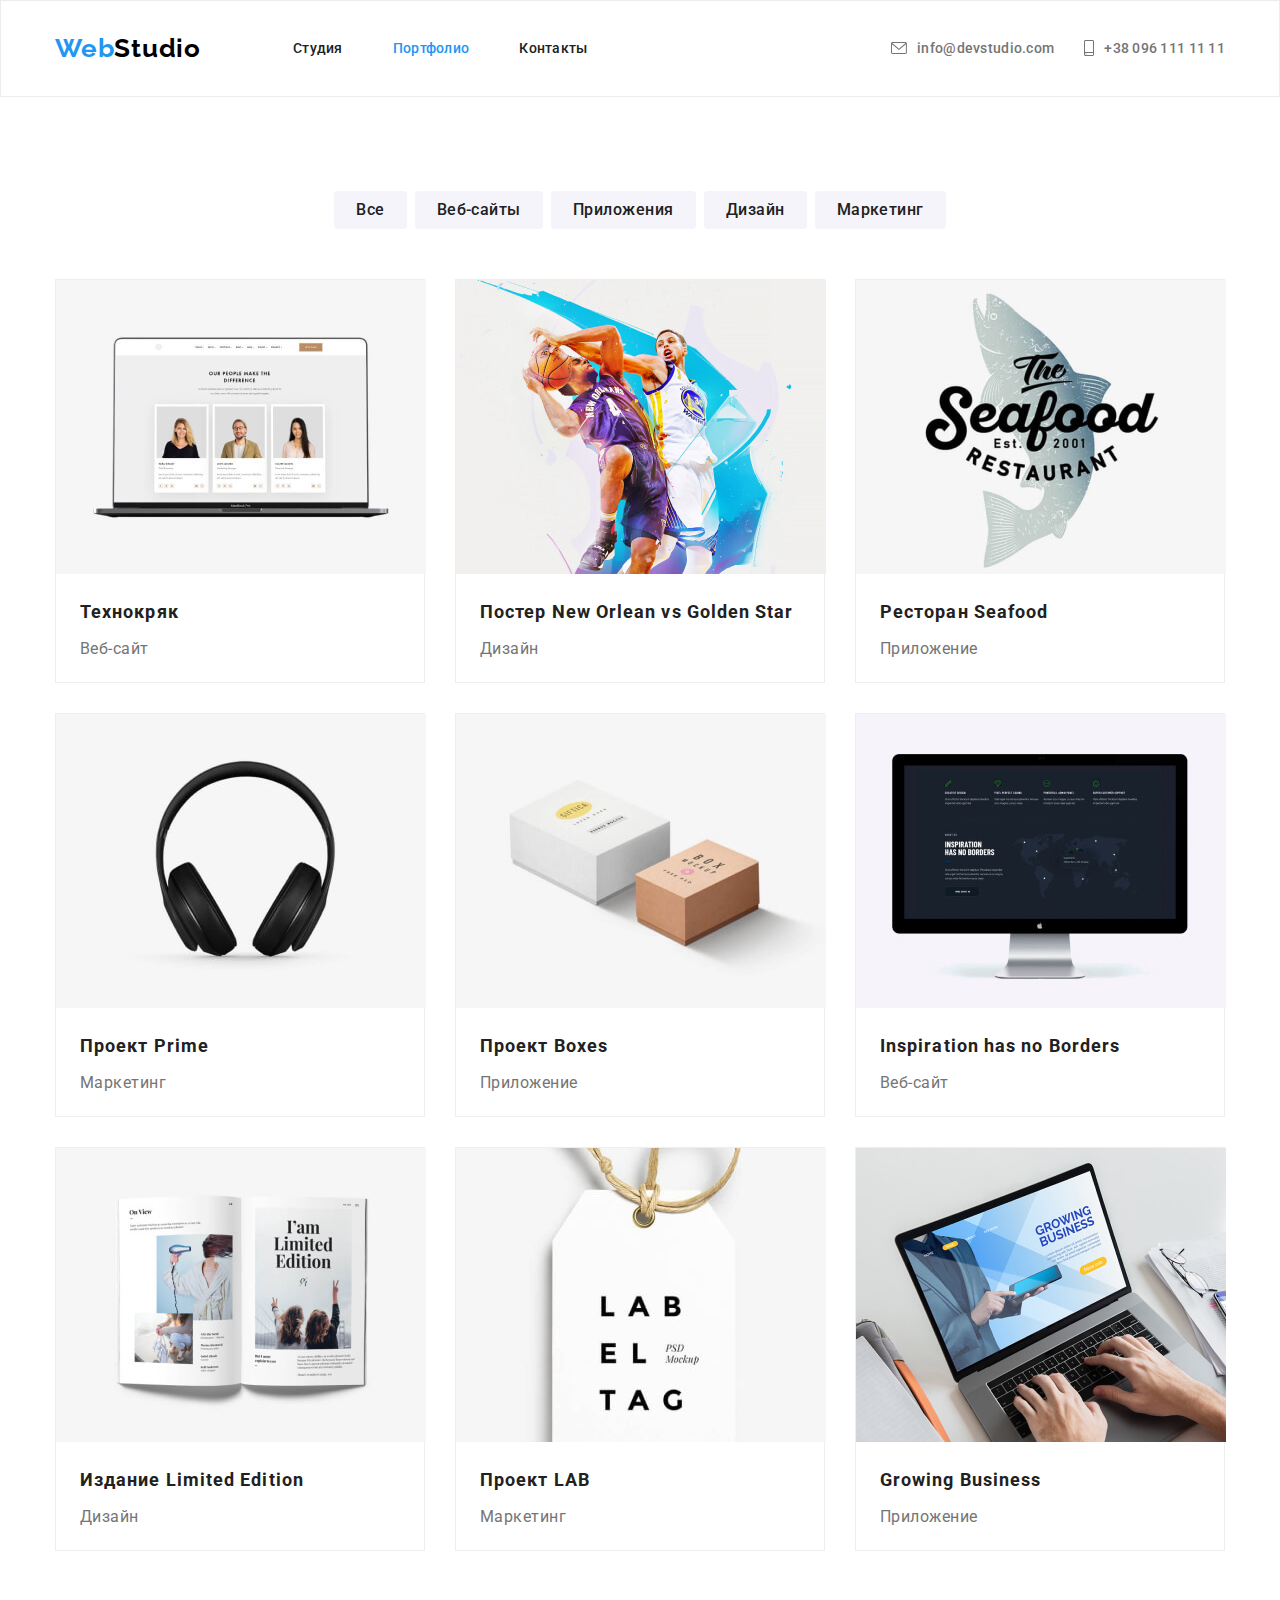
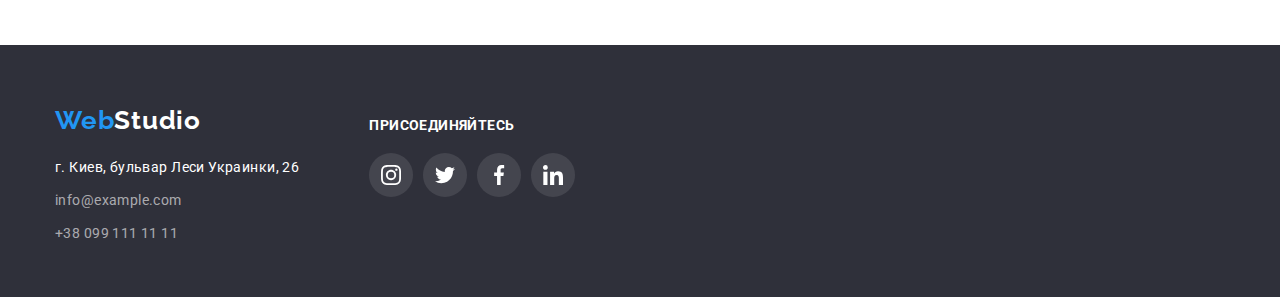
==== portfolio.html @ 0b2eede0 "перенесены основные файлы проекта" ====
<!DOCTYPE html>
<html lang="ru">
  <head>
    <meta charset="UTF-8" />
    <meta name="viewport" content="width=device-width, initial-scale=1.0" />
    <title>Portfolio</title>
    <link
      href="https://fonts.googleapis.com/css2?family=Raleway:wght@700&family=Roboto:wght@400;500;700;900&display=swap"
      rel="stylesheet"
    />
    <link rel="stylesheet" href="./css/modern-normalize.css" />
    <link rel="stylesheet" href="./css/style.css" />
  </head>

  <body>
    <header class="header">
      <div class="container">
        <nav class="navigation">
          <a class="logo link" href="./index.html" aria-label="логотип вебстудии"
            ><span class="logo-chapter">Web</span>Studio</a
          >
          <ul class="navigation-list">
            <li class="navigation-list-item list">
              <a class="navigation-list-link link" href="./index.html">Студия</a>
            </li>
            <li class="navigation-list-item list">
              <a class="navigation-list-link link current" href="./portfolio.html">Портфолио</a>
            </li>
            <li class="navigation-list-item list"><a class="navigation-list-link link" href="">Контакты</a></li>
          </ul>
        </nav>
        <address class="adress">
          <ul class="adress-list">
            <li class="adress-list-item list">
              <a class="adress-list-link link" href="mailto:info@devstudio.com"
                ><svg class="adress-icon icon-mail-svg">
                  <use href="./images/sprite.svg#icon-letter"></use></svg
                >info@devstudio.com
              </a>
            </li>
            <li class="adress-list-item list">
              <a class="adress-list-link link" href="tel:+380961111111"
                ><svg class="adress-icon icon-tel-svg">
                  <use href="./images/sprite.svg#icon-smartphone"></use></svg
                >+38 096 111 11 11</a
              >
            </li>
          </ul>
        </address>
      </div>
    </header>
    <main>
      <!-- SECTION FILTER -->
      <section class="portfolio-selector">
        <div class="container">
          <h2 hidden>Меню портфолио</h2>
          <ul class="portfolio-filter">
            <li class="portfolio-filter-item list"><button class="filter-btn" type="button">Все</button></li>
            <li class="portfolio-filter-item list"><button class="filter-btn" type="button">Веб-сайты</button></li>
            <li class="portfolio-filter-item list"><button class="filter-btn" type="button">Приложения</button></li>
            <li class="portfolio-filter-item list"><button class="filter-btn" type="button">Дизайн</button></li>
            <li class="portfolio-filter-item list"><button class="filter-btn" type="button">Маркетинг</button></li>
          </ul>
        </div>
      </section>

      <!-- SECTION PORTFOLIO -->
      <section class="portfolio-cards">
        <div class="container">
          <ul class="portfolio-list">
            <li class="portfolio-list-item list">
              <img src="./images/portfolio/tekhnokryak.jpg" width="370" height="294" alt="Технокряк" />
              <div class="portfolio-item-content">
                <h2 class="portfolio-subtitle">Технокряк</h2>
                <p class="portfolio-description">Веб-сайт</p>
              </div>
            </li>
            <li class="portfolio-list-item list">
              <img
                src=" ./images/portfolio/poster-new-orlean-vs-golden-star.jpg"
                width="370"
                height="294"
                alt="Постер New Orlean vs Golden Star"
              />
              <div class="portfolio-item-content">
                <h2 class="portfolio-subtitle">Постер New Orlean vs Golden Star</h2>
                <p class="portfolio-description">Дизайн</p>
              </div>
            </li>
            <li class="portfolio-list-item list">
              <img src="./images/portfolio/restoran-seafood.jpg" width="370" height="294" alt="Ресторан Seafood" />
              <div class="portfolio-item-content">
                <h2 class="portfolio-subtitle">Ресторан Seafood</h2>
                <p class="portfolio-description">Приложение</p>
              </div>
            </li>
            <li class="portfolio-list-item list">
              <img src="./images/portfolio/proekt-prime.jpg" width="370" height="294" alt="Проект Prime" />
              <div class="portfolio-item-content">
                <h2 class="portfolio-subtitle">Проект Prime</h2>
                <p class="portfolio-description">Маркетинг</p>
              </div>
            </li>
            <li class="portfolio-list-item list">
              <img src="./images/portfolio/proekt-boxes.jpg" width="370" height="294" alt="Проект Boxes" />
              <div class="portfolio-item-content">
                <h2 class="portfolio-subtitle">Проект Boxes</h2>
                <p class="portfolio-description">Приложение</p>
              </div>
            </li>
            <li class="portfolio-list-item list">
              <img
                src="./images/portfolio/inspiration-has-no-borders.jpg"
                width="370"
                height="294"
                alt="Inspiration has no Borders"
              />
              <div class="portfolio-item-content">
                <h2 class="portfolio-subtitle">Inspiration has no Borders</h2>
                <p class="portfolio-description">Веб-сайт</p>
              </div>
            </li>
            <li class="portfolio-list-item list">
              <img
                src="./images/portfolio/izdanie-limited-edition.jpg"
                width="370"
                height="294"
                alt="Издание Limited Edition"
              />
              <div class="portfolio-item-content">
                <h2 class="portfolio-subtitle">Издание Limited Edition</h2>
                <p class="portfolio-description">Дизайн</p>
              </div>
            </li>
            <li class="portfolio-list-item list">
              <img src="./images/portfolio/proekt-lab.jpg" width="370" height="294" alt="Проект LAB" />
              <div class="portfolio-item-content">
                <h2 class="portfolio-subtitle">Проект LAB</h2>
                <p class="portfolio-description">Маркетинг</p>
              </div>
            </li>
            <li class="portfolio-list-item list">
              <img src="./images/portfolio/growing-business.jpg" width="370" height="294" alt="Growing Business" />
              <div class="portfolio-item-content">
                <h2 class="portfolio-subtitle">Growing Business</h2>
                <p class="portfolio-description">Приложение</p>
              </div>
            </li>
          </ul>
        </div>
      </section>
    </main>
    <footer class="footer">
      <div class="container">
        <div class="footer-items">
          <div class="footer-contacts">
            <div class="footer-logo">
              <a class="contact-logo link" href="./index.html" aria-label="логотип вебстудии"
                ><span class="contact-logo-chapter">Web</span>Studio</a
              >
            </div>
            <address class="adress">
              <ul class="contact-adress-list">
                <li class="contact-list-item list">
                  <a
                    class="contact-list-maplink link"
                    href="https://www.google.com/maps/d/viewer?mid=10uSM3H-mIU3GznYo2szRIEphczw&usp=sharing"
                    target="_blank"
                    >г. Киев, бульвар Леси Украинки, 26</a
                  >
                </li>
                <li class="contact-list-item list">
                  <a class="contact-list-link link" href="mailto:info@example.com">info@example.com</a>
                </li>
                <li class="contact-list-item list">
                  <a class="contact-list-link link" href="tel:+380991111111">+38 099 111 11 11</a>
                </li>
              </ul>
            </address>
          </div>
          <div class="footer-social">
            <p class="footer-social-title">Присоединяйтесь</p>
            <ul class="footer-social-list">
              <li class="footer-social-item list">
                <a class="footer-social-link link" href="">
                  <svg class="footer-svg">
                    <use href="./images/sprite.svg#icon-instagram"></use>
                  </svg>
                </a>
              </li>
              <li class="footer-social-item list">
                <a class="footer-social-link link" href="">
                  <svg class="footer-svg">
                    <use href="./images/sprite.svg#icon-twitter"></use>
                  </svg>
                </a>
              </li>
              <li class="footer-social-item list">
                <a class="footer-social-link link" href="">
                  <svg class="footer-svg">
                    <use href="./images/sprite.svg#icon-facebook"></use>
                  </svg>
                </a>
              </li>
              <li class="footer-social-item list">
                <a class="footer-social-link link" href="">
                  <svg class="footer-svg">
                    <use href="./images/sprite.svg#icon-linkedin"></use>
                  </svg>
                </a>
              </li>
            </ul>
          </div>
        </div>
      </div>
    </footer>
  </body>
</html>
---- css/style.css ----
/* Основной текст:  #757575;*/
/* Вторичный текст: #212121; */
/* Белый: #FFFFFF; */
/*  Акцент: #2196F3; */
/* Фон шапки: #FFFFFF */
/* Первичный фон: #E5E5E5; */

:root {
  --mine-font: 'Roboto', sans-serif;
  --secondary-font: 'Raleway', sans-serif;
  --mine-text-color: #757575;
  --title-text-color: #212121;
  --secondary-text-color: #ffffff;
  --accent-color: #2196f3;
  --mine-background: #ffffff;
  --secondary-background: #2f303a;
}

/* ======== INDEX.HTML ======== */

*,
*::before,
*::after {
  padding: 0;
  margin: 0;
}

img {
  display: block;
}

body {
  font-family: var(--mine-font);
  font-style: normal;
  color: var(--mine-text-color);
  background-color: var(--mine-background);
}

.list {
  list-style: none;
}

.link {
  text-decoration: none;
}

.container {
  width: 1200px;
  padding: 0 15px;
  margin: 0 auto;
  align-items: center;
}

/* ======== HEADER ======== */

.header {
  padding: 32px 0;
  border: 1px;
  border-style: solid;
  border-color: #ececec;
}

.header .container {
  display: flex;
}

.navigation {
  display: flex;
  align-items: center;
}

.navigation-list {
  display: flex;
}

/* HEADER-Logo */
.logo {
  font-family: var(--secondary-font);
  font-weight: 700;
  font-size: 26px;
  line-height: 1.192;
  letter-spacing: 0.03em;
  color: black;
  margin-right: 92px;
}

.logo-chapter {
  color: var(--accent-color);
}

/* HEADER-Navigation */

.navigation-list-item:not(:last-child) {
  margin-right: 50px;
}

/* HEADER-Adress */
.adress {
  font-style: normal;
}

.header .adress {
  margin-left: auto;
}

.adress-list {
  display: flex;
}

.adress-list-item:not(:last-child) {
  margin-right: 30px;
}

.adress-list-link {
  display: flex;
  align-items: center;
  font-weight: 500;
  font-size: 14px;
  line-height: 1.143;
  letter-spacing: 0.02em;
  color: var(--mine-text-color);
}

.adress-icon {
  margin-right: 10px;
  fill: var(--mine-text-color);
}

.icon-mail-svg {
  width: 16px;
  height: 12px;
}

.icon-tel-svg {
  width: 10px;
  height: 16px;
}

.adress-list-link:hover .adress-icon,
.adress-list-link:focus .adress-icon {
  fill: var(--accent-color);
}

.adress-list-link:hover,
.adress-list-link:focus {
  color: var(--accent-color);
}

.navigation-list-link {
  font-weight: 500;
  font-size: 14px;
  line-height: 1.143;
  letter-spacing: 0.02em;
  color: var(--title-text-color);
}

.navigation-list-link.current {
  color: var(--accent-color);
}

.navigation-list-link:hover,
.navigation-list-link:focus,
.navigation-list-link:active {
  color: var(--accent-color);
  cursor: pointer;
}

/* ======== END HEADER ======== */

/* ======== HERO ======== */
.hero {
  background-image: linear-gradient(rgba(47, 48, 58, 0.4), rgba(47, 48, 58, 0.4)), url('../images/hero/bg.jpg');
  background-repeat: no-repeat;
  max-width: 1600px;
  margin: 0px auto;
}

.hero .container {
  padding-top: 200px;
  padding-bottom: 200px;
}

/* HERO-Title */
.hero-title {
  font-weight: 900;
  font-size: 44px;
  line-height: 1.364;
  text-align: center;
  margin: 0 auto;
  letter-spacing: 0.06em;
  text-transform: uppercase;
  color: var(--secondary-text-color);
  padding-bottom: 30px;
  width: 696px;
}

/* HERO-Button */

.hero-btn {
  text-align: center;
}
.modal-btn {
  font-family: var(--mine-font);
  font-style: normal;
  font-weight: 700;
  font-size: 16px;
  line-height: 1.875;
  text-align: center;
  letter-spacing: 0.06em;
  color: var(--secondary-text-color);
  background-color: var(--accent-color);
  padding: 10px 28px;
  min-width: 200px;
  height: 50px;
  border-radius: 4px;
  margin: 0 auto;
}

/* ======== END HERO ======== */

/* ======== FEATURES ======== */

.features {
  padding-top: 94px;
}

.features-list {
  display: flex;
}

.features-list-item:not(:last-child) {
  margin-right: 30px;
}

.features .sub-title {
  margin-bottom: 10px;
}

.sub-title {
  font-weight: 700;
  font-size: 14px;
  line-height: 1.143;
  letter-spacing: 0.03em;
  text-transform: uppercase;
  color: var(--title-text-color);
}

.features-img {
  margin-bottom: 30px;
}

.features-img .features-img-icon {
  width: 70px;
  height: 70px;
  margin: 25px 100px;
}

.features-description {
  font-weight: 400;
  font-size: 14px;
  line-height: 1.714;
  letter-spacing: 0.03em;
}
/* ======== END FEATURES ======== */

/* ======== ABOUT-US ======== */

.about-us {
  padding-top: 94px;
  padding-bottom: 94px;
}

.about-us-list {
  display: flex;
  justify-content: space-between;
}

.about-us .title {
  margin-bottom: 50px;
}

.title {
  font-weight: 700;
  font-size: 36px;
  line-height: 1.167;
  text-align: center;
  letter-spacing: 0.03em;
  color: var(--title-text-color);
}
/* ======== END ABOUT-US ======== */

/* ======== TEAM ======== */

.team {
  background-color: #f5f4fa;
  padding-top: 94px;
  padding-bottom: 94px;
}

.team-list {
  display: flex;
}

.team-list-item {
  background-color: var(--mine-background);
  box-shadow: 0px 1px 3px rgba(0, 0, 0, 0.12), 0px 1px 1px rgba(0, 0, 0, 0.14), 0px 2px 1px rgba(0, 0, 0, 0.2);
  border-radius: 0px 0px 4px 4px;
}

.team-list-item:not(:last-child) {
  margin-right: 30px;
}

.team-list-content {
  padding: 30px 32px;
}

.team .title {
  margin-bottom: 50px;
}

.team-sub-title {
  font-weight: 500;
  font-size: 16px;
  line-height: 1.188;
  text-align: center;
  letter-spacing: 0.03em;
  color: var(--title-text-color);
  margin-bottom: 10px;
}

.team-description {
  font-weight: 400;
  font-size: 16px;
  line-height: 1.188;
  text-align: center;
  letter-spacing: 0.03em;
  margin-bottom: 16px;
}

.social-list {
  display: flex;
  justify-content: space-between;
}

.social-list-link {
  display: flex;
  justify-content: center;
  align-items: center;
  width: 44px;
  height: 44px;
  background: #ffffff;
  border-radius: 50%;
}

.social-list-svg {
  width: 20px;
  height: 20px;
  fill: #afb1b8;
}

.social-list-link:hover,
.social-list-link:focus {
  background-color: var(--accent-color);
}

.social-list-link:hover .social-list-svg,
.social-list-link:focus .social-list-svg {
  fill: var(--mine-background);
}

/* ======== END TEAM ======== */

/* ======== CLIENTS ======== */
.clients {
  padding-top: 94px;
  padding-bottom: 94px;
}

.clients .title {
  margin-bottom: 50px;
}

.clients-list {
  display: flex;
  justify-content: space-between;
}

.clients-list-link {
  display: flex;
  justify-content: center;
  align-items: center;
  width: 170px;
  height: 90px;
  border: 1px solid #afb1b8;
  border-radius: 4px;
}

.clients-logo-svg {
  fill: #afb1b8;
}

.logo-one {
  width: 44px;
  height: 49px;
}

.logo-two {
  width: 40px;
  height: 52px;
}

.logo-three {
  width: 41px;
  height: 43px;
}

.logo-four {
  width: 80px;
  height: 42px;
}

.logo-five {
  width: 59px;
  height: 47px;
}

.logo-six {
  width: 89px;
  height: 45px;
}

.clients-list-link:hover .clients-logo-svg,
.clients-list-link:focus .clients-logo-svg {
  fill: var(--accent-color);
}

.clients-list-link:hover,
.clients-list-link:focus {
  border: 1px solid var(--accent-color);
}

/* ======== END CLIENTS ======== */

/* ======== FOOTER ======== */
.footer {
  background-color: var(--secondary-background);
  height: 252px;
}

.footer-items {
  display: flex;
}

.footer-contacts {
  padding-top: 60px;
  padding-bottom: 60px;
  margin-right: 70px;
}

.footer-logo {
  margin-bottom: 20px;
}

.contact-logo {
  font-family: var(--secondary-font);
  font-weight: 700;
  font-size: 26px;
  line-height: 1.192;
  letter-spacing: 0.03em;
  color: var(--secondary-text-color);
}

.contact-logo-chapter {
  color: var(--accent-color);
}

.contact-list-item:not(:last-child) {
  margin-bottom: 9px;
}

.contact-list-maplink {
  font-weight: 400;
  font-size: 14px;
  line-height: 1.714;
  letter-spacing: 0.03em;
  color: var(--secondary-text-color);
}

.contact-list-link {
  font-weight: 400;
  font-size: 14px;
  line-height: 1.714;
  letter-spacing: 0.03em;
  color: rgba(255, 255, 255, 0.6);
}

.footer-social {
  width: 206px;
  height: 80px;
  padding-top: 72px;
  padding-bottom: 100px;
}

.footer-social-title {
  font-family: Roboto;
  font-style: normal;
  font-weight: 700;
  font-size: 14px;
  line-height: 1.143;
  letter-spacing: 0.03em;
  text-transform: uppercase;
  color: #ffffff;
  margin-bottom: 20px;
}

.footer-social-list {
  display: flex;
  justify-content: space-between;
}

.footer-social-link {
  display: flex;
  justify-content: center;
  align-items: center;
  width: 44px;
  height: 44px;
  background-color: rgba(255, 255, 255, 0.1);
  border-radius: 50%;
}

.footer-svg {
  width: 20px;
  height: 20px;
  fill: var(--mine-background);
}

.footer-social-link:hover,
.footer-social-link:focus {
  background-color: var(--accent-color);
}

/* ======== END FOOTER ======== */
/* ======== END INDEX.HTML ======== */

/* ======== PORTFOLIO.HTML ======== */
/* ======== FILTER ======== */

.portfolio-selector .container {
  padding-top: 94px;
  padding-bottom: 34px;
}

.portfolio-filter {
  display: flex;
  justify-content: center;
  align-content: flex-start;
  padding-bottom: 16px;
}

.portfolio-filter-item:not(:last-child) {
  margin-right: 8px;
}

.filter-btn {
  font-family: Roboto;
  font-style: normal;
  font-weight: 500;
  font-size: 16px;
  line-height: 1.625;
  text-align: center;
  letter-spacing: 0.03em;
  color: var(--title-text-color);
  padding: 6px 22px;
  background: #f5f4fa;
  border-radius: 4px;
  border-style: hidden;
}

.filter-btn:hover,
.filter-btn:focus {
  color: var(--secondary-text-color);
  background-color: var(--accent-color);
  box-shadow: 0px 3px 1px rgba(0, 0, 0, 0.1), 0px 1px 2px rgba(0, 0, 0, 0.08), 0px 2px 2px rgba(0, 0, 0, 0.12);
  cursor: pointer;
}

/* ======== END FILTER ======== */
/* ======== PORTFOLIO ======== */

.portfolio-list {
  display: flex;
  flex-wrap: wrap;
  padding-bottom: 94px;
  margin-right: -30px;
  margin-bottom: -30px;
}

.portfolio-list-item {
  width: 370px;
  height: 404px;
  background: var(--mine-background);
  margin-bottom: 30px;
  box-sizing: border-box;
  border: 1px solid #eeeeee;
}

.portfolio-list-item:hover {
  box-shadow: 0px 1px 1px rgba(0, 0, 0, 0.12), 0px 4px 4px rgba(0, 0, 0, 0.06), 1px 4px 6px rgba(0, 0, 0, 0.16);
}

.portfolio-list-item:not(:nth-child(3n)) {
  margin-right: 30px;
}

.portfolio-item-content {
  padding: 20px 24px;
}

.portfolio-subtitle {
  font-weight: 700;
  font-size: 18px;
  line-height: 2;
  letter-spacing: 0.06em;
  color: var(--title-text-color);
  margin-bottom: 4px;
}

.portfolio-description {
  font-weight: 400;
  font-size: 16px;
  line-height: 1.875;
  letter-spacing: 0.03em;
}
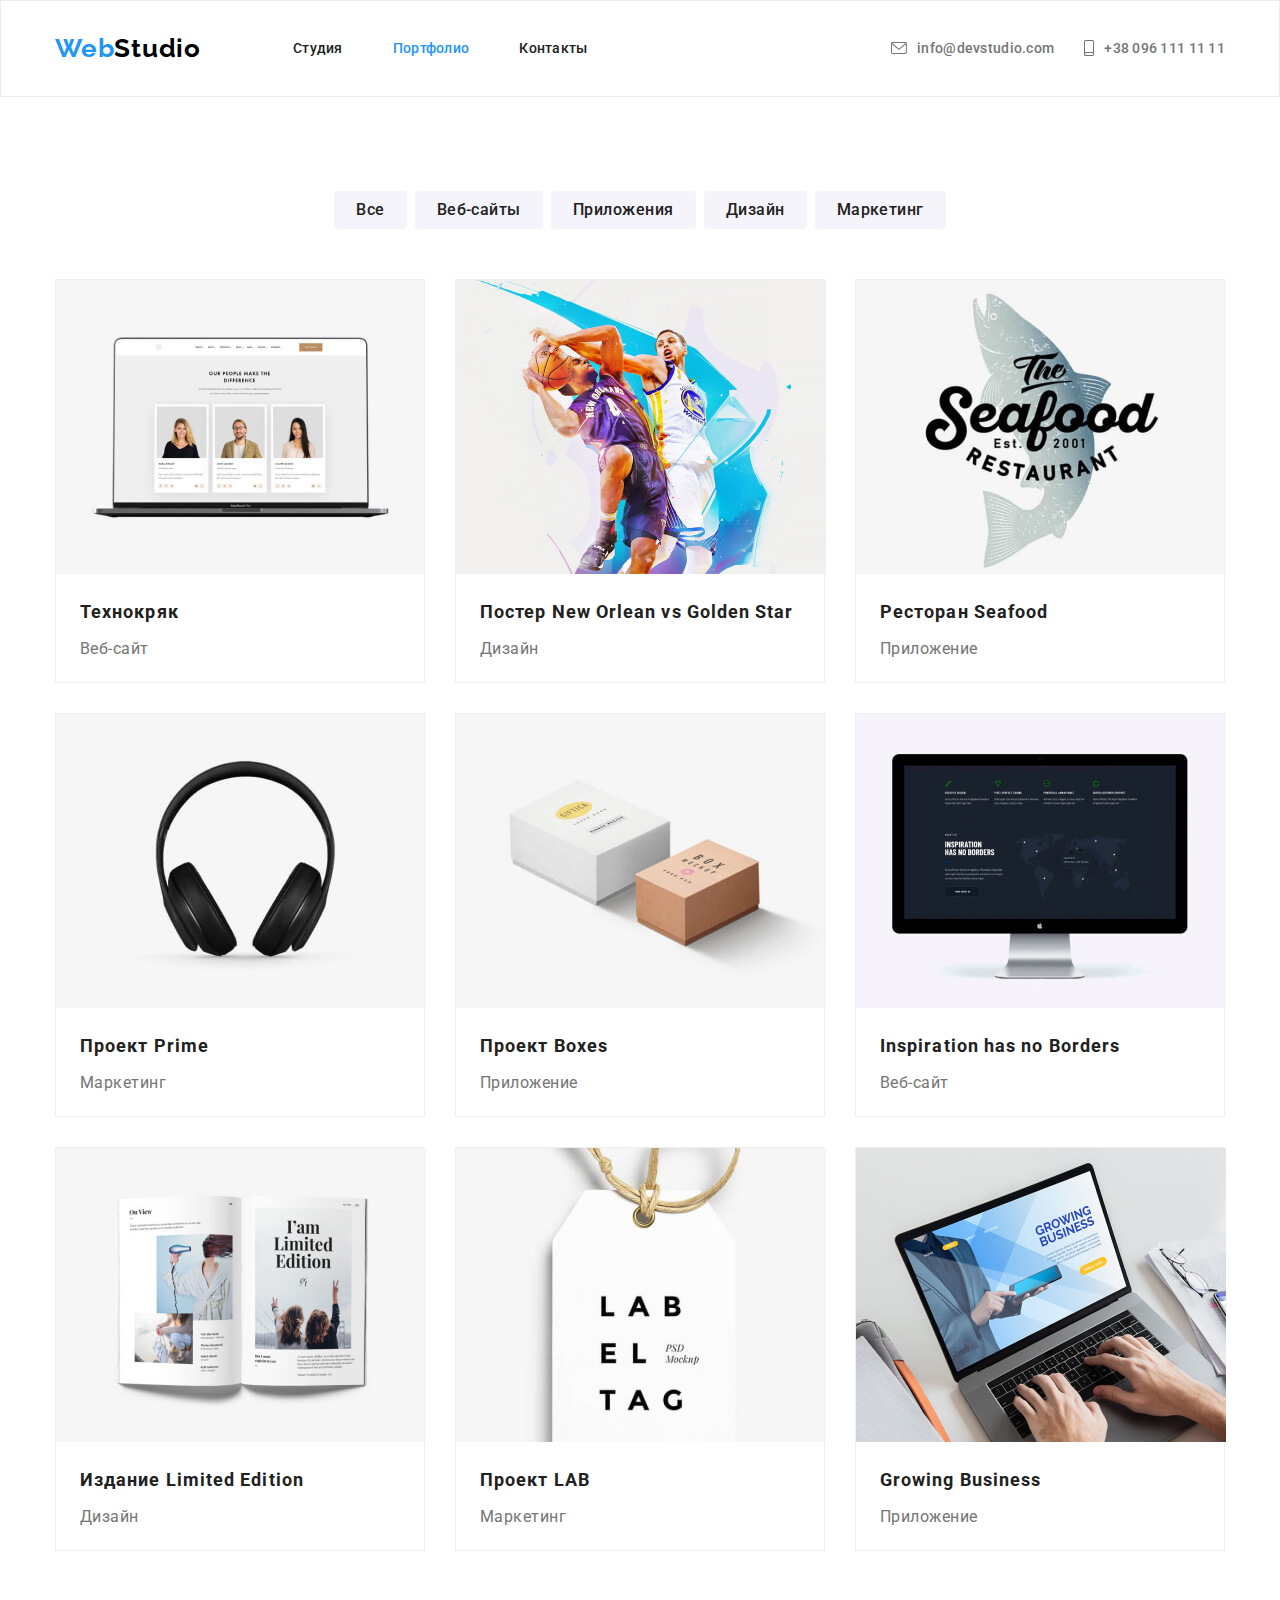
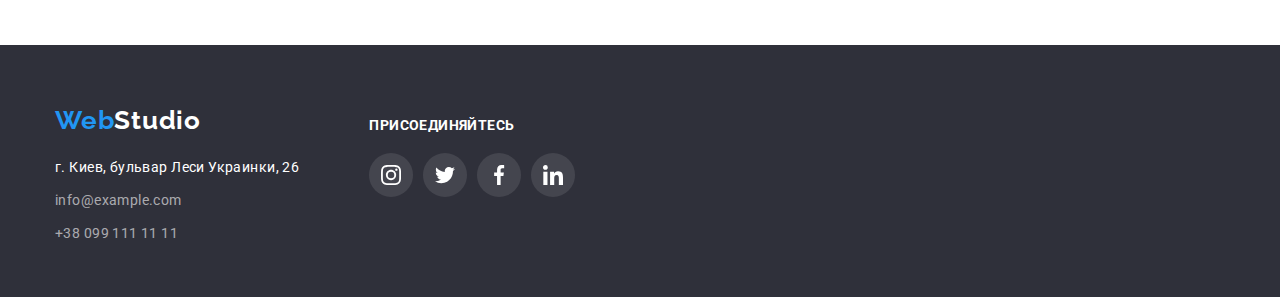
==== commit 5f5a8072: "добавлен трансформ на элемент портфолио" ====
--- a/portfolio.html
+++ b/portfolio.html
@@ -69,7 +69,15 @@
         <div class="container">
           <ul class="portfolio-list">
             <li class="portfolio-list-item list">
-              <img src="./images/portfolio/tekhnokryak.jpg" width="370" height="294" alt="Технокряк" />
+              <div class="portfolio-card">
+                <img src="./images/portfolio/tekhnokryak.jpg" width="370" height="294" alt="Технокряк" />
+                <div class="portfolio-overlay">
+                  <p class="portfolio-overlay-text">
+                    Технокряк это современная площадка распространения коронавируса. Компании используют эту платформу
+                    для цифрового шпионажа и атак на защищённые сервера конкурентов.
+                  </p>
+                </div>
+              </div>
               <div class="portfolio-item-content">
                 <h2 class="portfolio-subtitle">Технокряк</h2>
                 <p class="portfolio-description">Веб-сайт</p>
--- a/css/style.css
+++ b/css/style.css
@@ -124,6 +124,7 @@
 .adress-icon {
   margin-right: 10px;
   fill: var(--mine-text-color);
+  transition: fill 250ms cubic-bezier(0.4, 0, 0.2, 1);
 }
 
 .icon-mail-svg {
@@ -152,6 +153,11 @@
   line-height: 1.143;
   letter-spacing: 0.02em;
   color: var(--title-text-color);
+}
+
+.adress-list-link,
+.navigation-list-link {
+  transition: color 250ms cubic-bezier(0.4, 0, 0.2, 1);
 }
 
 .navigation-list-link.current {
@@ -287,6 +293,33 @@
   letter-spacing: 0.03em;
   color: var(--title-text-color);
 }
+
+.about-us-list-item {
+  position: relative;
+}
+.overlay {
+  position: absolute;
+  display: flex;
+  justify-content: center;
+  align-items: center;
+  width: 100%;
+  height: 70px;
+  bottom: 0;
+  left: 0;
+  background: rgba(47, 48, 58, 0.8);
+}
+
+.about-list-subtitle {
+  font-weight: 700;
+  font-size: 14px;
+  line-height: 1.143;
+  margin: 0 auto;
+  letter-spacing: 0.03em;
+  text-transform: uppercase;
+
+  color: #ffffff;
+}
+
 /* ======== END ABOUT-US ======== */
 
 /* ======== TEAM ======== */
@@ -351,12 +384,14 @@
   height: 44px;
   background: #ffffff;
   border-radius: 50%;
+  transition: background 250ms cubic-bezier(0.4, 0, 0.2, 1);
 }
 
 .social-list-svg {
   width: 20px;
   height: 20px;
   fill: #afb1b8;
+  transition: fill 250ms cubic-bezier(0.4, 0, 0.2, 1);
 }
 
 .social-list-link:hover,
@@ -394,10 +429,12 @@
   height: 90px;
   border: 1px solid #afb1b8;
   border-radius: 4px;
+  transition: border 250ms cubic-bezier(0.4, 0, 0.2, 1);
 }
 
 .clients-logo-svg {
   fill: #afb1b8;
+  transition: fill 250ms cubic-bezier(0.4, 0, 0.2, 1);
 }
 
 .logo-one {
@@ -527,6 +564,7 @@
   height: 44px;
   background-color: rgba(255, 255, 255, 0.1);
   border-radius: 50%;
+  transition: background-color 250ms cubic-bezier(0.4, 0, 0.2, 1);
 }
 
 .footer-svg {
@@ -575,6 +613,8 @@
   background: #f5f4fa;
   border-radius: 4px;
   border-style: hidden;
+  transition: color 250ms cubic-bezier(0.4, 0, 0.2, 1), background-color 250ms cubic-bezier(0.4, 0, 0.2, 1),
+    box-shadow 250ms cubic-bezier(0.4, 0, 0.2, 1);
 }
 
 .filter-btn:hover,
@@ -603,14 +643,23 @@
   margin-bottom: 30px;
   box-sizing: border-box;
   border: 1px solid #eeeeee;
+  transition: border 250ms cubic-bezier(0.4, 0, 0.2, 1), box-shadow 250ms cubic-bezier(0.4, 0, 0.2, 1);
 }
 
 .portfolio-list-item:hover {
   box-shadow: 0px 1px 1px rgba(0, 0, 0, 0.12), 0px 4px 4px rgba(0, 0, 0, 0.06), 1px 4px 6px rgba(0, 0, 0, 0.16);
 }
+.portfolio-list-item:hover .portfolio-overlay {
+  transform: translateY(0%);
+}
 
 .portfolio-list-item:not(:nth-child(3n)) {
   margin-right: 30px;
+}
+
+.portfolio-card {
+  position: relative;
+  overflow: hidden;
 }
 
 .portfolio-item-content {
@@ -632,3 +681,24 @@
   line-height: 1.875;
   letter-spacing: 0.03em;
 }
+
+.portfolio-overlay {
+  position: absolute;
+  width: 100%;
+  height: 294px;
+  top: 0;
+  left: 0;
+  padding: 63px 24px;
+  background: rgba(33, 150, 243, 0.9);
+  transform: translateY(100%);
+  transition: all 250ms cubic-bezier(0.4, 0, 0.2, 1);
+}
+
+.portfolio-overlay-text {
+  font-weight: 400;
+  font-size: 18px;
+  line-height: 1.556;
+  letter-spacing: 0.03em;
+  color: #ffffff;
+  padding: 0 auto;
+}
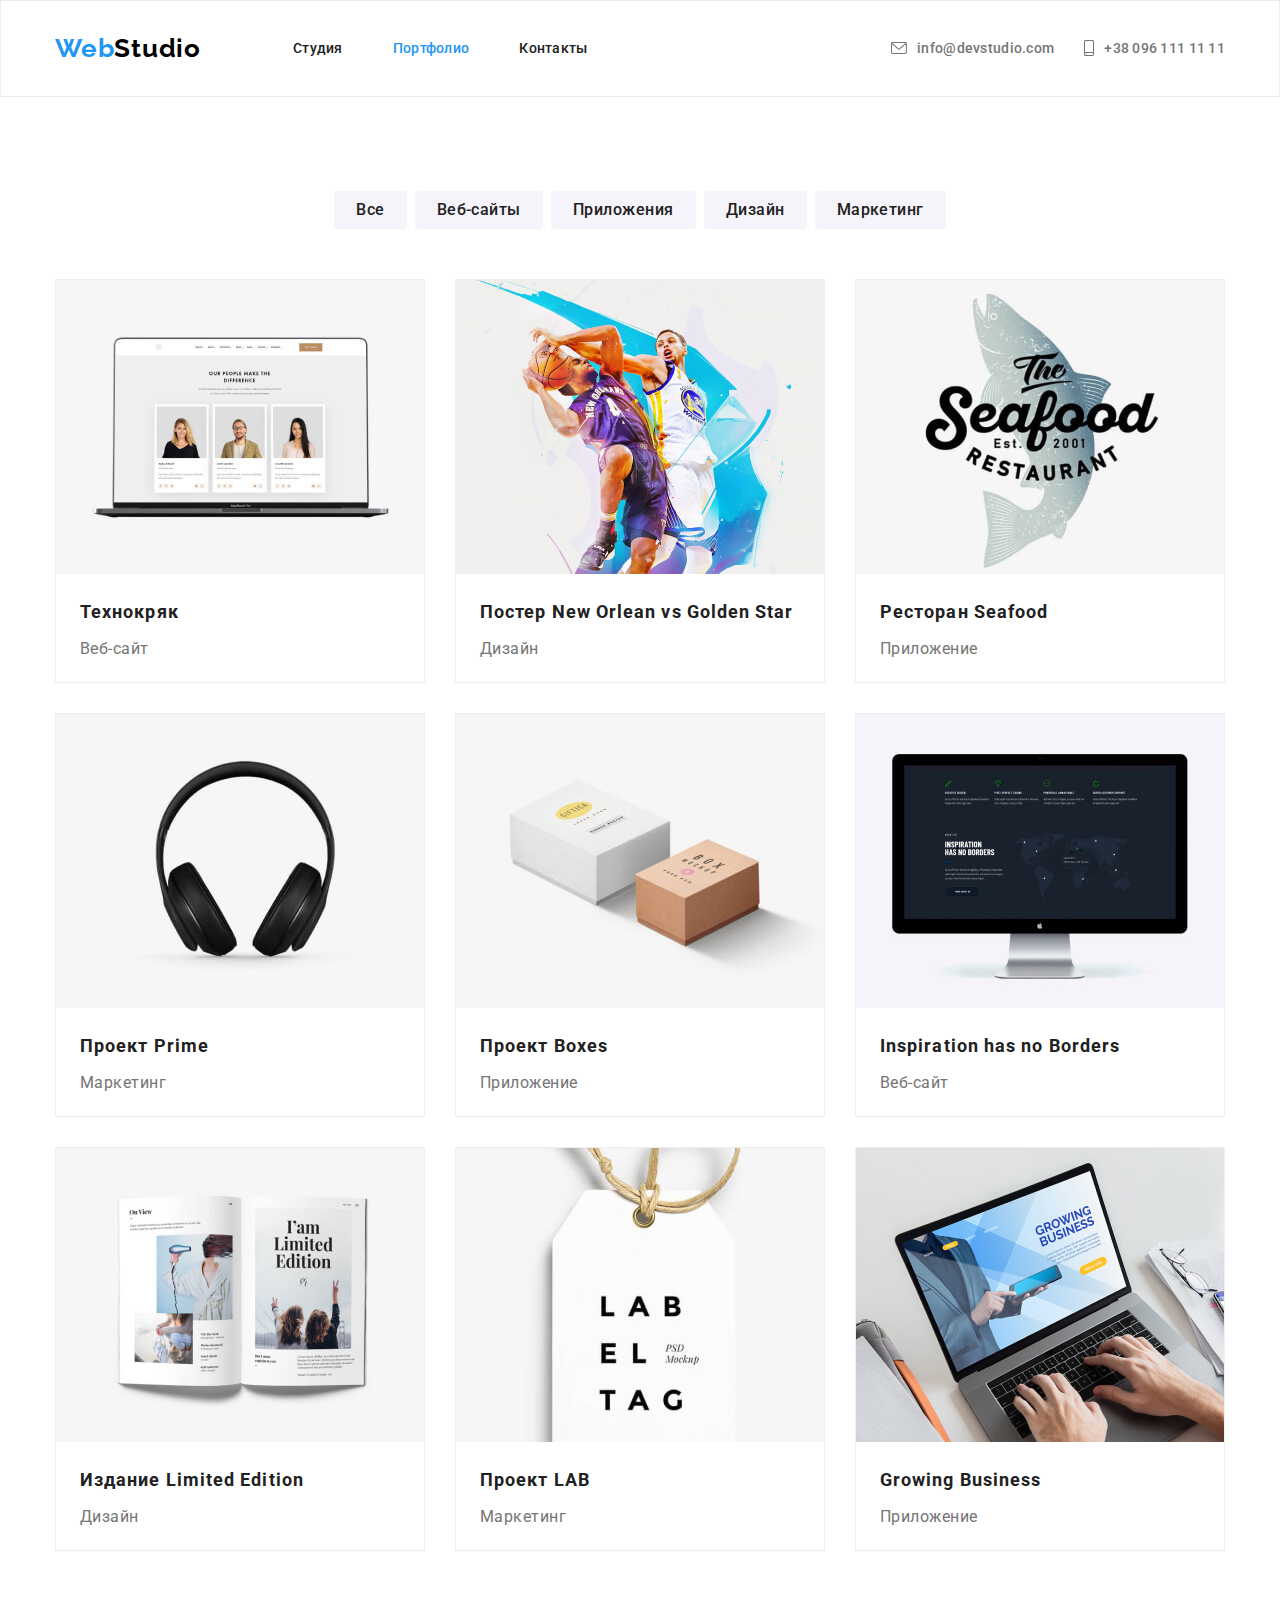
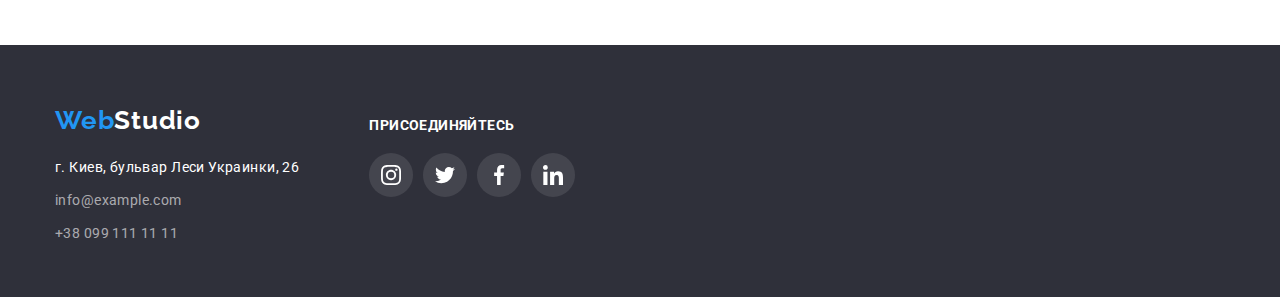
==== commit c06020e9: "Добавленн трансформ на все элементы портфолио" ====
--- a/portfolio.html
+++ b/portfolio.html
@@ -84,71 +84,111 @@
               </div>
             </li>
             <li class="portfolio-list-item list">
-              <img
-                src=" ./images/portfolio/poster-new-orlean-vs-golden-star.jpg"
-                width="370"
-                height="294"
-                alt="Постер New Orlean vs Golden Star"
-              />
+              <div class="portfolio-card">
+                <img
+                  src=" ./images/portfolio/poster-new-orlean-vs-golden-star.jpg"
+                  width="370"
+                  height="294"
+                  alt="Постер New Orlean vs Golden Star"
+                />
+                <div class="portfolio-overlay">
+                  <p class="portfolio-overlay-text">Постер New Orlean vs Golden Star</p>
+                </div>
+              </div>
               <div class="portfolio-item-content">
                 <h2 class="portfolio-subtitle">Постер New Orlean vs Golden Star</h2>
                 <p class="portfolio-description">Дизайн</p>
               </div>
             </li>
             <li class="portfolio-list-item list">
-              <img src="./images/portfolio/restoran-seafood.jpg" width="370" height="294" alt="Ресторан Seafood" />
+              <div class="portfolio-card">
+                <img src="./images/portfolio/restoran-seafood.jpg" width="370" height="294" alt="Ресторан Seafood" />
+                <div class="portfolio-overlay">
+                  <p class="portfolio-overlay-text">Ресторан Seafood</p>
+                </div>
+              </div>
               <div class="portfolio-item-content">
                 <h2 class="portfolio-subtitle">Ресторан Seafood</h2>
                 <p class="portfolio-description">Приложение</p>
               </div>
             </li>
             <li class="portfolio-list-item list">
-              <img src="./images/portfolio/proekt-prime.jpg" width="370" height="294" alt="Проект Prime" />
+              <div class="portfolio-card">
+                <img src="./images/portfolio/proekt-prime.jpg" width="370" height="294" alt="Проект Prime" />
+                <div class="portfolio-overlay">
+                  <p class="portfolio-overlay-text">Проект Prime</p>
+                </div>
+              </div>
               <div class="portfolio-item-content">
                 <h2 class="portfolio-subtitle">Проект Prime</h2>
                 <p class="portfolio-description">Маркетинг</p>
               </div>
             </li>
             <li class="portfolio-list-item list">
-              <img src="./images/portfolio/proekt-boxes.jpg" width="370" height="294" alt="Проект Boxes" />
+              <div class="portfolio-card">
+                <img src="./images/portfolio/proekt-boxes.jpg" width="370" height="294" alt="Проект Boxes" />
+                <div class="portfolio-overlay">
+                  <p class="portfolio-overlay-text">Проект Boxes</p>
+                </div>
+              </div>
               <div class="portfolio-item-content">
                 <h2 class="portfolio-subtitle">Проект Boxes</h2>
                 <p class="portfolio-description">Приложение</p>
               </div>
             </li>
             <li class="portfolio-list-item list">
-              <img
-                src="./images/portfolio/inspiration-has-no-borders.jpg"
-                width="370"
-                height="294"
-                alt="Inspiration has no Borders"
-              />
+              <div class="portfolio-card">
+                <img
+                  src="./images/portfolio/inspiration-has-no-borders.jpg"
+                  width="370"
+                  height="294"
+                  alt="Inspiration has no Borders"
+                />
+                <div class="portfolio-overlay">
+                  <p class="portfolio-overlay-text">Inspiration has no Borders</p>
+                </div>
+              </div>
               <div class="portfolio-item-content">
                 <h2 class="portfolio-subtitle">Inspiration has no Borders</h2>
                 <p class="portfolio-description">Веб-сайт</p>
               </div>
             </li>
             <li class="portfolio-list-item list">
-              <img
-                src="./images/portfolio/izdanie-limited-edition.jpg"
-                width="370"
-                height="294"
-                alt="Издание Limited Edition"
-              />
+              <div class="portfolio-card">
+                <img
+                  src="./images/portfolio/izdanie-limited-edition.jpg"
+                  width="370"
+                  height="294"
+                  alt="Издание Limited Edition"
+                />
+                <div class="portfolio-overlay">
+                  <p class="portfolio-overlay-text">Издание Limited Edition</p>
+                </div>
+              </div>
               <div class="portfolio-item-content">
                 <h2 class="portfolio-subtitle">Издание Limited Edition</h2>
                 <p class="portfolio-description">Дизайн</p>
               </div>
             </li>
             <li class="portfolio-list-item list">
-              <img src="./images/portfolio/proekt-lab.jpg" width="370" height="294" alt="Проект LAB" />
+              <div class="portfolio-card">
+                <img src="./images/portfolio/proekt-lab.jpg" width="370" height="294" alt="Проект LAB" />
+                <div class="portfolio-overlay">
+                  <p class="portfolio-overlay-text">Проект LAB</p>
+                </div>
+              </div>
               <div class="portfolio-item-content">
                 <h2 class="portfolio-subtitle">Проект LAB</h2>
                 <p class="portfolio-description">Маркетинг</p>
               </div>
             </li>
             <li class="portfolio-list-item list">
-              <img src="./images/portfolio/growing-business.jpg" width="370" height="294" alt="Growing Business" />
+              <div class="portfolio-card">
+                <img src="./images/portfolio/growing-business.jpg" width="370" height="294" alt="Growing Business" />
+                <div class="portfolio-overlay">
+                  <p class="portfolio-overlay-text">Growing Business</p>
+                </div>
+              </div>
               <div class="portfolio-item-content">
                 <h2 class="portfolio-subtitle">Growing Business</h2>
                 <p class="portfolio-description">Приложение</p>
--- a/css/style.css
+++ b/css/style.css
@@ -691,7 +691,7 @@
   padding: 63px 24px;
   background: rgba(33, 150, 243, 0.9);
   transform: translateY(100%);
-  transition: all 250ms cubic-bezier(0.4, 0, 0.2, 1);
+  transition: transform 250ms cubic-bezier(0.4, 0, 0.2, 1);
 }
 
 .portfolio-overlay-text {
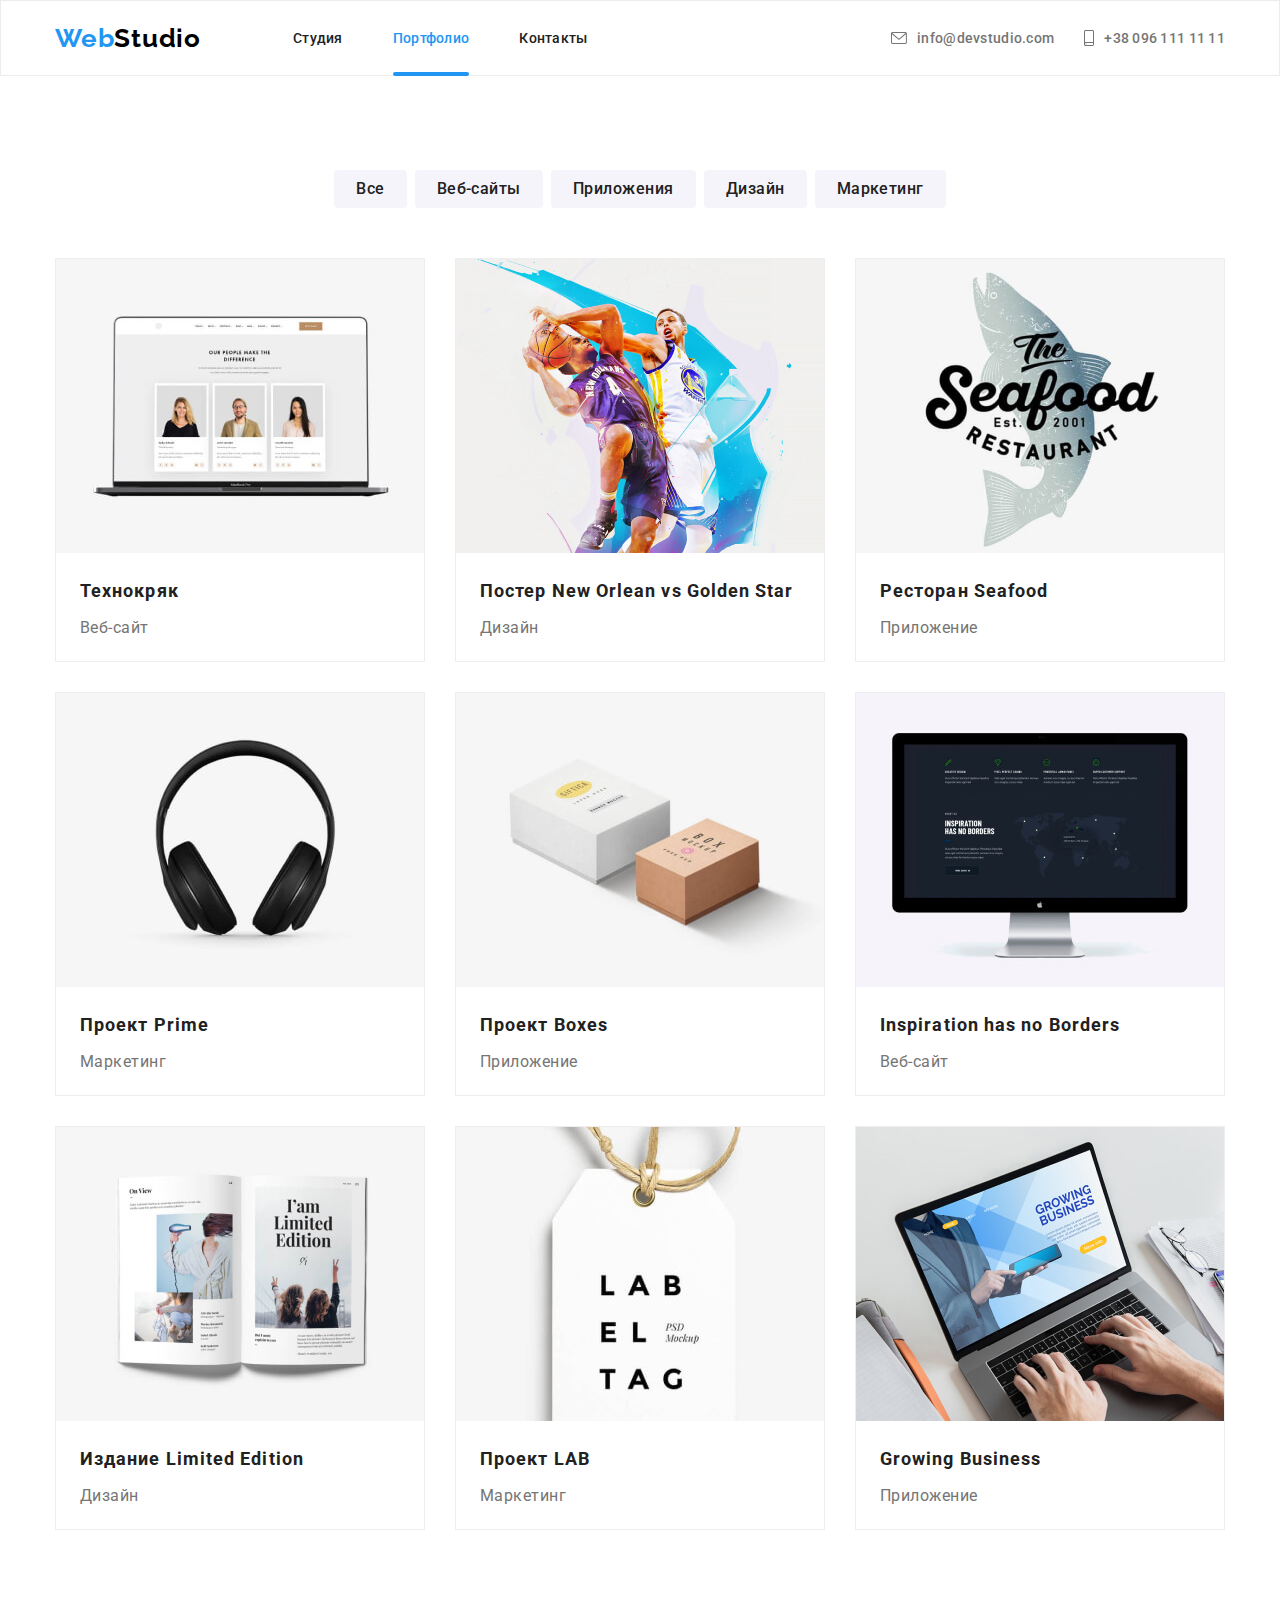
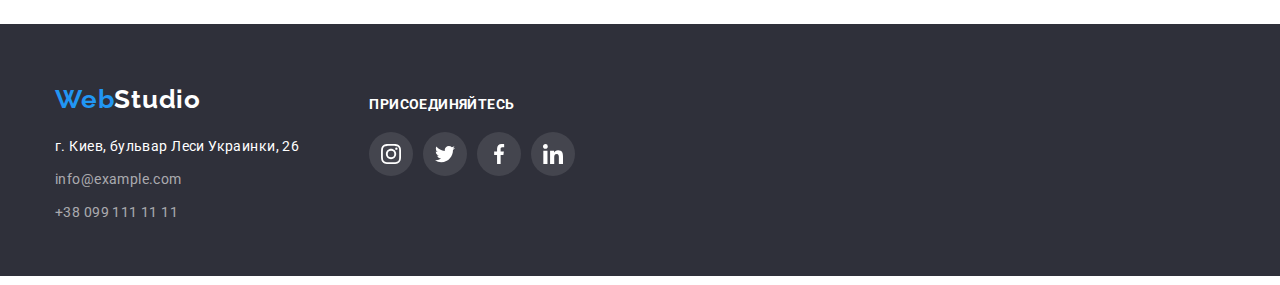
==== commit 3bd0978e: "Добавлено подчеркивание активной страницы" ====
--- a/portfolio.html
+++ b/portfolio.html
@@ -68,7 +68,7 @@
       <section class="portfolio-cards">
         <div class="container">
           <ul class="portfolio-list">
-            <li class="portfolio-list-item list">
+            <li class="portfolio-list-item list" tabindex="0">
               <div class="portfolio-card">
                 <img src="./images/portfolio/tekhnokryak.jpg" width="370" height="294" alt="Технокряк" />
                 <div class="portfolio-overlay">
@@ -83,7 +83,7 @@
                 <p class="portfolio-description">Веб-сайт</p>
               </div>
             </li>
-            <li class="portfolio-list-item list">
+            <li class="portfolio-list-item list" tabindex="0">
               <div class="portfolio-card">
                 <img
                   src=" ./images/portfolio/poster-new-orlean-vs-golden-star.jpg"
@@ -100,7 +100,7 @@
                 <p class="portfolio-description">Дизайн</p>
               </div>
             </li>
-            <li class="portfolio-list-item list">
+            <li class="portfolio-list-item list" tabindex="0">
               <div class="portfolio-card">
                 <img src="./images/portfolio/restoran-seafood.jpg" width="370" height="294" alt="Ресторан Seafood" />
                 <div class="portfolio-overlay">
@@ -112,7 +112,7 @@
                 <p class="portfolio-description">Приложение</p>
               </div>
             </li>
-            <li class="portfolio-list-item list">
+            <li class="portfolio-list-item list" tabindex="0">
               <div class="portfolio-card">
                 <img src="./images/portfolio/proekt-prime.jpg" width="370" height="294" alt="Проект Prime" />
                 <div class="portfolio-overlay">
@@ -124,7 +124,7 @@
                 <p class="portfolio-description">Маркетинг</p>
               </div>
             </li>
-            <li class="portfolio-list-item list">
+            <li class="portfolio-list-item list" tabindex="0">
               <div class="portfolio-card">
                 <img src="./images/portfolio/proekt-boxes.jpg" width="370" height="294" alt="Проект Boxes" />
                 <div class="portfolio-overlay">
@@ -136,7 +136,7 @@
                 <p class="portfolio-description">Приложение</p>
               </div>
             </li>
-            <li class="portfolio-list-item list">
+            <li class="portfolio-list-item list" tabindex="0">
               <div class="portfolio-card">
                 <img
                   src="./images/portfolio/inspiration-has-no-borders.jpg"
@@ -153,7 +153,7 @@
                 <p class="portfolio-description">Веб-сайт</p>
               </div>
             </li>
-            <li class="portfolio-list-item list">
+            <li class="portfolio-list-item list" tabindex="0">
               <div class="portfolio-card">
                 <img
                   src="./images/portfolio/izdanie-limited-edition.jpg"
@@ -170,7 +170,7 @@
                 <p class="portfolio-description">Дизайн</p>
               </div>
             </li>
-            <li class="portfolio-list-item list">
+            <li class="portfolio-list-item list" tabindex="0">
               <div class="portfolio-card">
                 <img src="./images/portfolio/proekt-lab.jpg" width="370" height="294" alt="Проект LAB" />
                 <div class="portfolio-overlay">
@@ -182,7 +182,7 @@
                 <p class="portfolio-description">Маркетинг</p>
               </div>
             </li>
-            <li class="portfolio-list-item list">
+            <li class="portfolio-list-item list" tabindex="0">
               <div class="portfolio-card">
                 <img src="./images/portfolio/growing-business.jpg" width="370" height="294" alt="Growing Business" />
                 <div class="portfolio-overlay">
--- a/css/style.css
+++ b/css/style.css
@@ -51,10 +51,66 @@
   align-items: center;
 }
 
+.backdrop {
+  position: fixed;
+  top: 0;
+  left: 0;
+  width: 100%;
+  height: 100%;
+  background-color: rgba(0, 0, 0, 0.2);
+  transition: all 250ms cubic-bezier(0.4, 0, 0.2, 1);
+}
+
+.modal {
+  position: absolute;
+  top: 50%;
+  left: 50%;
+  transform: translate(-50%, -50%) scale(1);
+  width: 528px;
+  height: 581px;
+  background-color: white;
+  transition: all 250ms cubic-bezier(0.4, 0, 0.2, 1) 250ms;
+}
+
+.backdrop.is-hidden .modal {
+  transition: all 250ms cubic-bezier(0.4, 0, 0.2, 1) 0ms;
+  transform: translate(-50%, -50%) scale(0);
+}
+
+.close-btn {
+  position: absolute;
+  top: 8px;
+  right: 8px;
+  display: flex;
+  justify-content: center;
+  align-items: center;
+  width: 30px;
+  height: 30px;
+  border: 1px solid rgba(0, 0, 0, 0.1);
+  border-radius: 50%;
+  background-color: white;
+  cursor: pointer;
+}
+
+.backdrop.is-hidden {
+  opacity: 0;
+  visibility: hidden;
+  pointer-events: none;
+  transition: all 250ms cubic-bezier(0.4, 0, 0.2, 1) 250ms;
+}
+
+.close-svg {
+  width: 11px;
+  height: 11px;
+  fill: black;
+}
+
 /* ======== HEADER ======== */
 
 .header {
-  padding: 32px 0;
+  display: flex;
+  align-items: center;
+  height: 76px;
   border: 1px;
   border-style: solid;
   border-color: #ececec;
@@ -148,6 +204,7 @@
 }
 
 .navigation-list-link {
+  display: block;
   font-weight: 500;
   font-size: 14px;
   line-height: 1.143;
@@ -161,7 +218,21 @@
 }
 
 .navigation-list-link.current {
+  position: relative;
+  display: block;
   color: var(--accent-color);
+}
+
+.navigation-list-link.current::after {
+  position: absolute;
+  display: block;
+  content: '';
+  left: 0;
+  top: 42px;
+  width: 100%;
+  height: 4px;
+  border-radius: 2px;
+  background-color: var(--accent-color);
 }
 
 .navigation-list-link:hover,
@@ -646,10 +717,12 @@
   transition: border 250ms cubic-bezier(0.4, 0, 0.2, 1), box-shadow 250ms cubic-bezier(0.4, 0, 0.2, 1);
 }
 
-.portfolio-list-item:hover {
+.portfolio-list-item:hover,
+.portfolio-list-item:focus {
   box-shadow: 0px 1px 1px rgba(0, 0, 0, 0.12), 0px 4px 4px rgba(0, 0, 0, 0.06), 1px 4px 6px rgba(0, 0, 0, 0.16);
 }
-.portfolio-list-item:hover .portfolio-overlay {
+.portfolio-list-item:hover .portfolio-overlay,
+.portfolio-list-item:focus .portfolio-overlay {
   transform: translateY(0%);
 }
 
